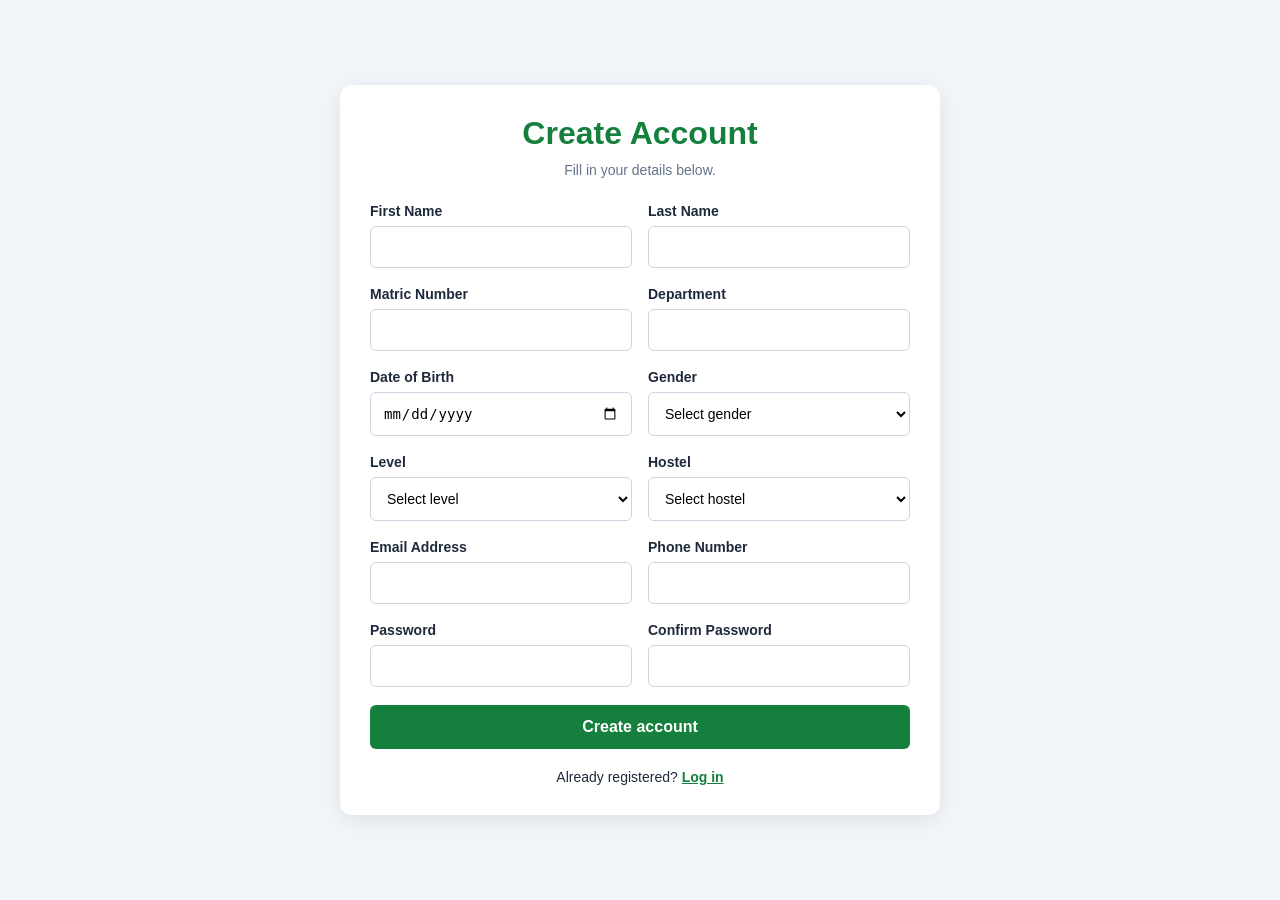
==== frontend/signup.html @ 1f3b841b "Added login, signup and dashboard frontend" ====
<!DOCTYPE html>
<html lang="en">
<head>
    <meta charset="UTF-8">
    <meta name="viewport" content="width=device-width, initial-scale=1.0">
    <title>Student Sign Up</title>
    <link rel="stylesheet" href="style.css">
    <script src="signup.js" defer></script>
</head>

<body>
    <div class="form-container wide">
        <h1>Create Account</h1>
        <p class="subtitle">Fill in your details below.</p>

        <form id="signupForm">
            <div class="grid">
                <div class="form-group">
                    <label for="firstName">First Name</label>
                    <input type="text" id="firstName" name="firstName" required>
                </div>
                <div class="form-group">
                    <label for="lastName">Last Name</label>
                    <input type="text" id="lastName" name="lastName" required>
                </div>
                <div class="form-group">
                    <label for="matricNumber">Matric Number</label>
                    <input type="text" id="matricNumber" name="matricNumber" required>
                </div>
                <div class="form-group">
                    <label for="department">Department</label>
                    <input type="text" id="department" name="department" required>
                </div>
                <div class="form-group">
                    <label for="dob">Date of Birth</label>
                    <input type="date" id="dob" name="dob" required>
                </div>
                <div class="form-group">
                    <label for="gender">Gender</label>
                    <select id="gender" name="gender" required>
                        <option value="">Select gender</option>
                        <option value="Male">Male</option>
                        <option value="Female">Female</option>
                    </select>
                </div>
                <div class="form-group">
                    <label for="level">Level</label>
                    <select id="level" name="level" required>
                        <option value="">Select level</option>
                        <option value="100">100 Level</option>
                        <option value="200">200 Level</option>
                        <option value="300">300 Level</option>
                        <option value="400">400 Level</option>
                        <option value="500">500 Level</option>
                    </select>
                </div>
                <div class="form-group">
                    <label for="hostel">Hostel</label>
                    <select id="hostel" name="hostel" required>
                        <option value="">Select hostel</option>
                        <option value="Male Hostel">Male Hostel</option>
                        <option value="Female Hostel">Female Hostel</option>
                        <option value="Off-Campus">Off-Campus</option>
                    </select>
                </div>
                <div class="form-group">
                    <label for="email">Email Address</label>
                    <input type="email" id="email" name="email" required>
                </div>
                <div class="form-group">
                    <label for="phone">Phone Number</label>
                    <input type="tel" id="phone" name="phone" required>
                </div>
                <div class="form-group">
                    <label for="password">Password</label>
                    <input type="password" id="password" name="password" autocomplete="new-password" minlength="8" required>
                </div>
                <div class="form-group">
                    <label for="confirmPassword">Confirm Password</label>
                    <input type="password" id="confirmPassword" name="confirmPassword" autocomplete="new-password" required>
                </div>
            </div>

            <button type="submit">Create account</button>
            <p id="message" role="status"></p>
        </form>

        <p class="switch">Already registered? <a href="login.html">Log in</a></p>
    </div>
</body>
</html>
---- frontend/style.css ----
* { box-sizing: border-box; margin: 0; padding: 0; }

body {
    font-family: Arial, sans-serif;
    background-color: #f1f5f9;
    color: #1e293b;
    min-height: 100vh;
    display: flex;
    justify-content: center;
    align-items: center;
    padding: 25px;
}

.form-container {
    background-color: #ffffff;
    width: 100%;
    max-width: 500px;
    padding: 30px;
    border-radius: 12px;
    box-shadow: 0 5px 20px rgba(0, 0, 0, 0.08);
}

h1 { text-align: center; color: #15803d; margin-bottom: 10px; }

.subtitle { text-align: center; color: #64748b; margin-bottom: 25px; font-size: 14px; }

.form-group { margin-bottom: 18px; }

label { display: block; font-weight: bold; margin-bottom: 7px; font-size: 14px; }

input, select {
    width: 100%;
    padding: 12px;
    border: 1px solid #cbd5e1;
    border-radius: 6px;
    font-size: 14px;
    background-color: #ffffff;
    outline: none;
    transition: border-color 0.3s, box-shadow 0.3s;
}

input:focus, select:focus {
    border-color: #15803d;
    box-shadow: 0 0 0 3px rgba(21, 128, 61, 0.2);
}

button {
    width: 100%;
    padding: 13px;
    background-color: #15803d;
    color: #ffffff;
    border: none;
    border-radius: 6px;
    font-size: 16px;
    font-weight: bold;
    cursor: pointer;
    transition: background-color 0.3s;
}

button:hover { background-color: #166534; }

.switch { text-align: center; margin-top: 20px; font-size: 14px; }
.switch a { color: #15803d; font-weight: bold; }

#message { margin-top: 18px; text-align: center; font-size: 14px; font-weight: bold; }
#message.success { color: #15803d; }
#message.error { color: #dc2626; }

.form-container.wide { max-width: 600px; }
.grid { display: grid; grid-template-columns: 1fr 1fr; gap: 0 16px; }

.details { display: grid; grid-template-columns: 1fr 1fr; gap: 14px; margin-bottom: 24px; }
.details div { padding: 12px; border: 1px solid #e2e8f0; border-radius: 8px; overflow-wrap: anywhere; }
.details dt { font-size: 13px; color: #64748b; margin-bottom: 4px; }
.details dd { font-weight: bold; }

@media (max-width: 520px) {
    .grid, .details { grid-template-columns: 1fr; }
}
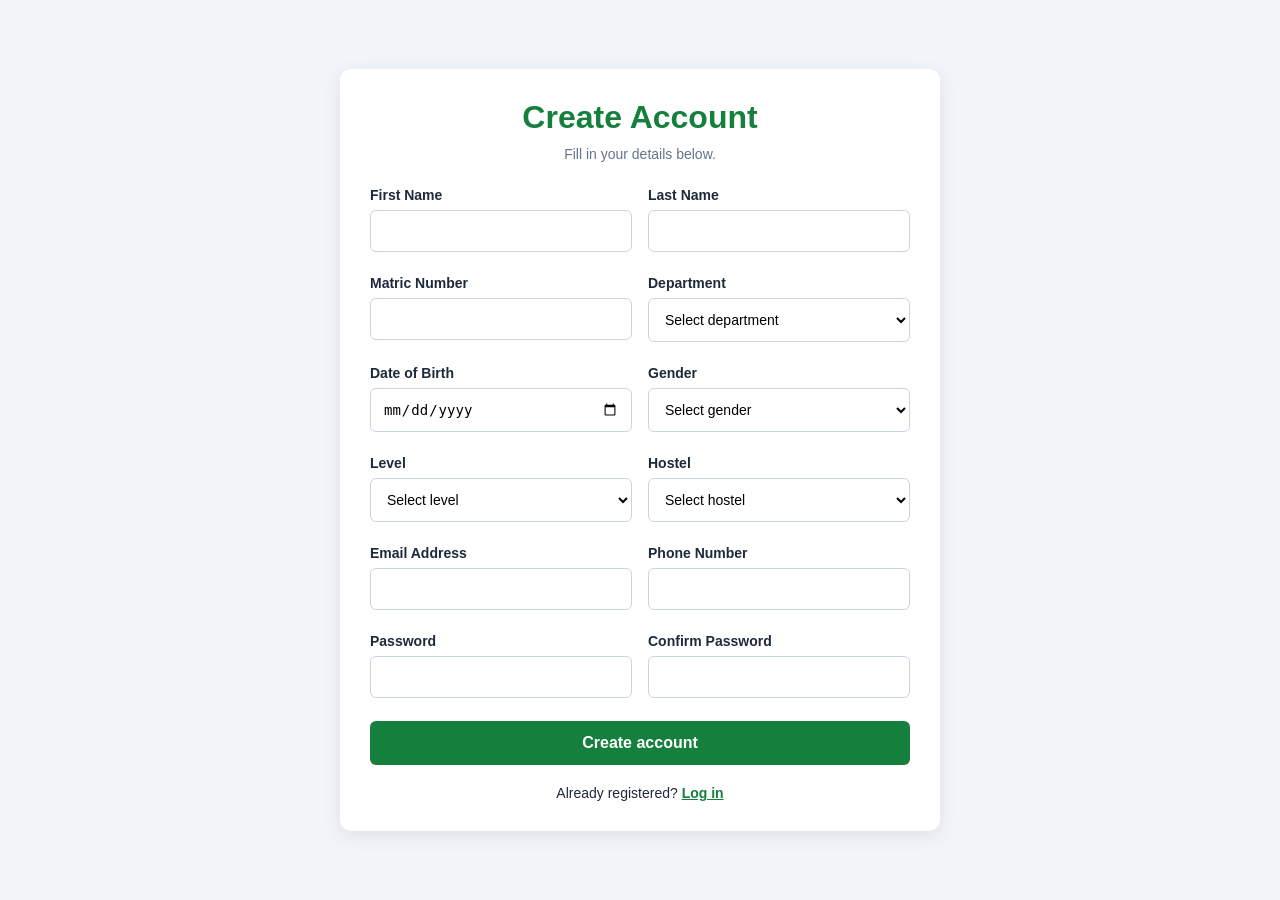
==== commit 6647859d: "BACKEND COMPLETED" ====
--- a/frontend/signup.html
+++ b/frontend/signup.html
@@ -13,71 +13,89 @@
         <h1>Create Account</h1>
         <p class="subtitle">Fill in your details below.</p>
 
-        <form id="signupForm">
+        <form id="signupForm" novalidate>
             <div class="grid">
                 <div class="form-group">
                     <label for="firstName">First Name</label>
-                    <input type="text" id="firstName" name="firstName" required>
+                    <input type="text" id="firstName" name="firstName" maxlength="25" required>
+                    <small class="field-error" data-error-for="firstName"></small>
                 </div>
                 <div class="form-group">
                     <label for="lastName">Last Name</label>
-                    <input type="text" id="lastName" name="lastName" required>
+                    <input type="text" id="lastName" name="lastName" maxlength="25" required>
+                    <small class="field-error" data-error-for="lastName"></small>
                 </div>
                 <div class="form-group">
                     <label for="matricNumber">Matric Number</label>
                     <input type="text" id="matricNumber" name="matricNumber" required>
+                    <small class="field-error" data-error-for="matricNumber"></small>
                 </div>
                 <div class="form-group">
                     <label for="department">Department</label>
-                    <input type="text" id="department" name="department" required>
+                    <select id="department" name="department" required>
+                        <option value="">Select department</option>
+                        <option value="SOFTWARE_ENGINEERING">Software Engineering</option>
+                        <option value="COMPUTER_SCIENCE">Computer Science</option>
+                        <option value="DATA_SCIENCE">Data Science</option>
+                        <option value="ARTIFICIAL_INTELLIGENCE">Artificial Intelligence</option>
+                        <option value="CYBER_SECURITY">Cyber Security</option>
+                    </select>
+                    <small class="field-error" data-error-for="department"></small>
                 </div>
                 <div class="form-group">
                     <label for="dob">Date of Birth</label>
                     <input type="date" id="dob" name="dob" required>
+                    <small class="field-error" data-error-for="dob"></small>
                 </div>
                 <div class="form-group">
                     <label for="gender">Gender</label>
                     <select id="gender" name="gender" required>
                         <option value="">Select gender</option>
-                        <option value="Male">Male</option>
-                        <option value="Female">Female</option>
+                        <option value="MALE">Male</option>
+                        <option value="FEMALE">Female</option>
                     </select>
+                    <small class="field-error" data-error-for="gender"></small>
                 </div>
                 <div class="form-group">
                     <label for="level">Level</label>
                     <select id="level" name="level" required>
                         <option value="">Select level</option>
-                        <option value="100">100 Level</option>
-                        <option value="200">200 Level</option>
-                        <option value="300">300 Level</option>
-                        <option value="400">400 Level</option>
-                        <option value="500">500 Level</option>
+                        <option value="LEVEL_100">100 Level</option>
+                        <option value="LEVEL_200">200 Level</option>
+                        <option value="LEVEL_300">300 Level</option>
+                        <option value="LEVEL_400">400 Level</option>
                     </select>
+                    <small class="field-error" data-error-for="level"></small>
                 </div>
                 <div class="form-group">
                     <label for="hostel">Hostel</label>
                     <select id="hostel" name="hostel" required>
                         <option value="">Select hostel</option>
-                        <option value="Male Hostel">Male Hostel</option>
-                        <option value="Female Hostel">Female Hostel</option>
-                        <option value="Off-Campus">Off-Campus</option>
+                        <option value="MALE_HOSTEL">Male Hostel</option>
+                        <option value="FEMALE_HOSTEL">Female Hostel</option>
+                        <option value="OFF_CAMPUS">Off-Campus</option>
                     </select>
+                    <small class="field-error" data-error-for="hostel"></small>
                 </div>
                 <div class="form-group">
                     <label for="email">Email Address</label>
                     <input type="email" id="email" name="email" required>
+                    <small class="field-error" data-error-for="email"></small>
                 </div>
                 <div class="form-group">
                     <label for="phone">Phone Number</label>
                     <input type="tel" id="phone" name="phone" required>
+                    <small class="field-error" data-error-for="phone"></small>
                 </div>
                 <div class="form-group">
                     <label for="password">Password</label>
-                    <input type="password" id="password" name="password" autocomplete="new-password" minlength="8" required>
+                    <input type="password" id="password" name="password" autocomplete="new-password" required>
+                    <small class="field-error" data-error-for="password"></small>
                 </div>
                 <div class="form-group">
                     <label for="confirmPassword">Confirm Password</label>
                     <input type="password" id="confirmPassword" name="confirmPassword" autocomplete="new-password" required>
+                    <small class="field-error" data-error-for="confirmPassword"></small>
                 </div>
             </div>
 
--- a/frontend/style.css
+++ b/frontend/style.css
@@ -76,4 +76,7 @@
 
 @media (max-width: 520px) {
     .grid, .details { grid-template-columns: 1fr; }
-}+}
+
+.field-error { display: block; color: #dc2626; font-size: 13px; margin-top: 5px; }
+input.invalid, select.invalid { border-color: #dc2626; }
